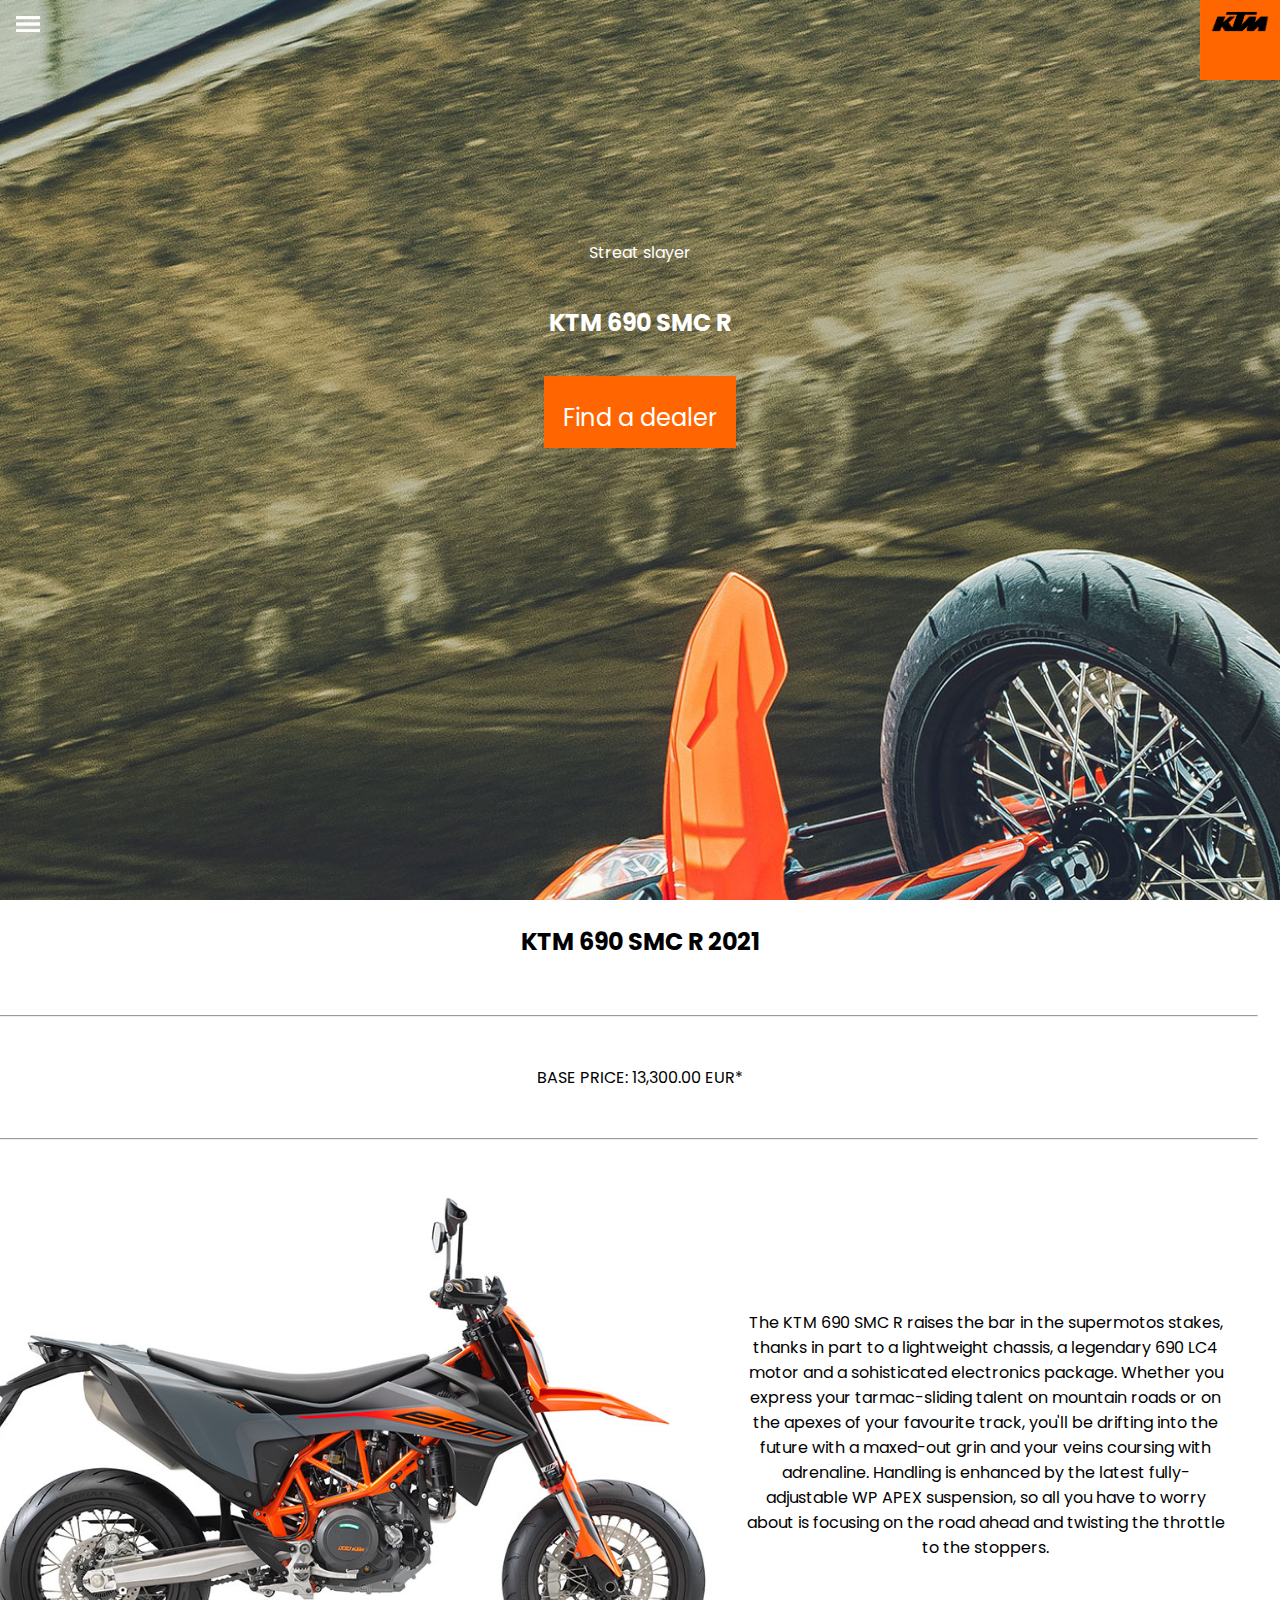
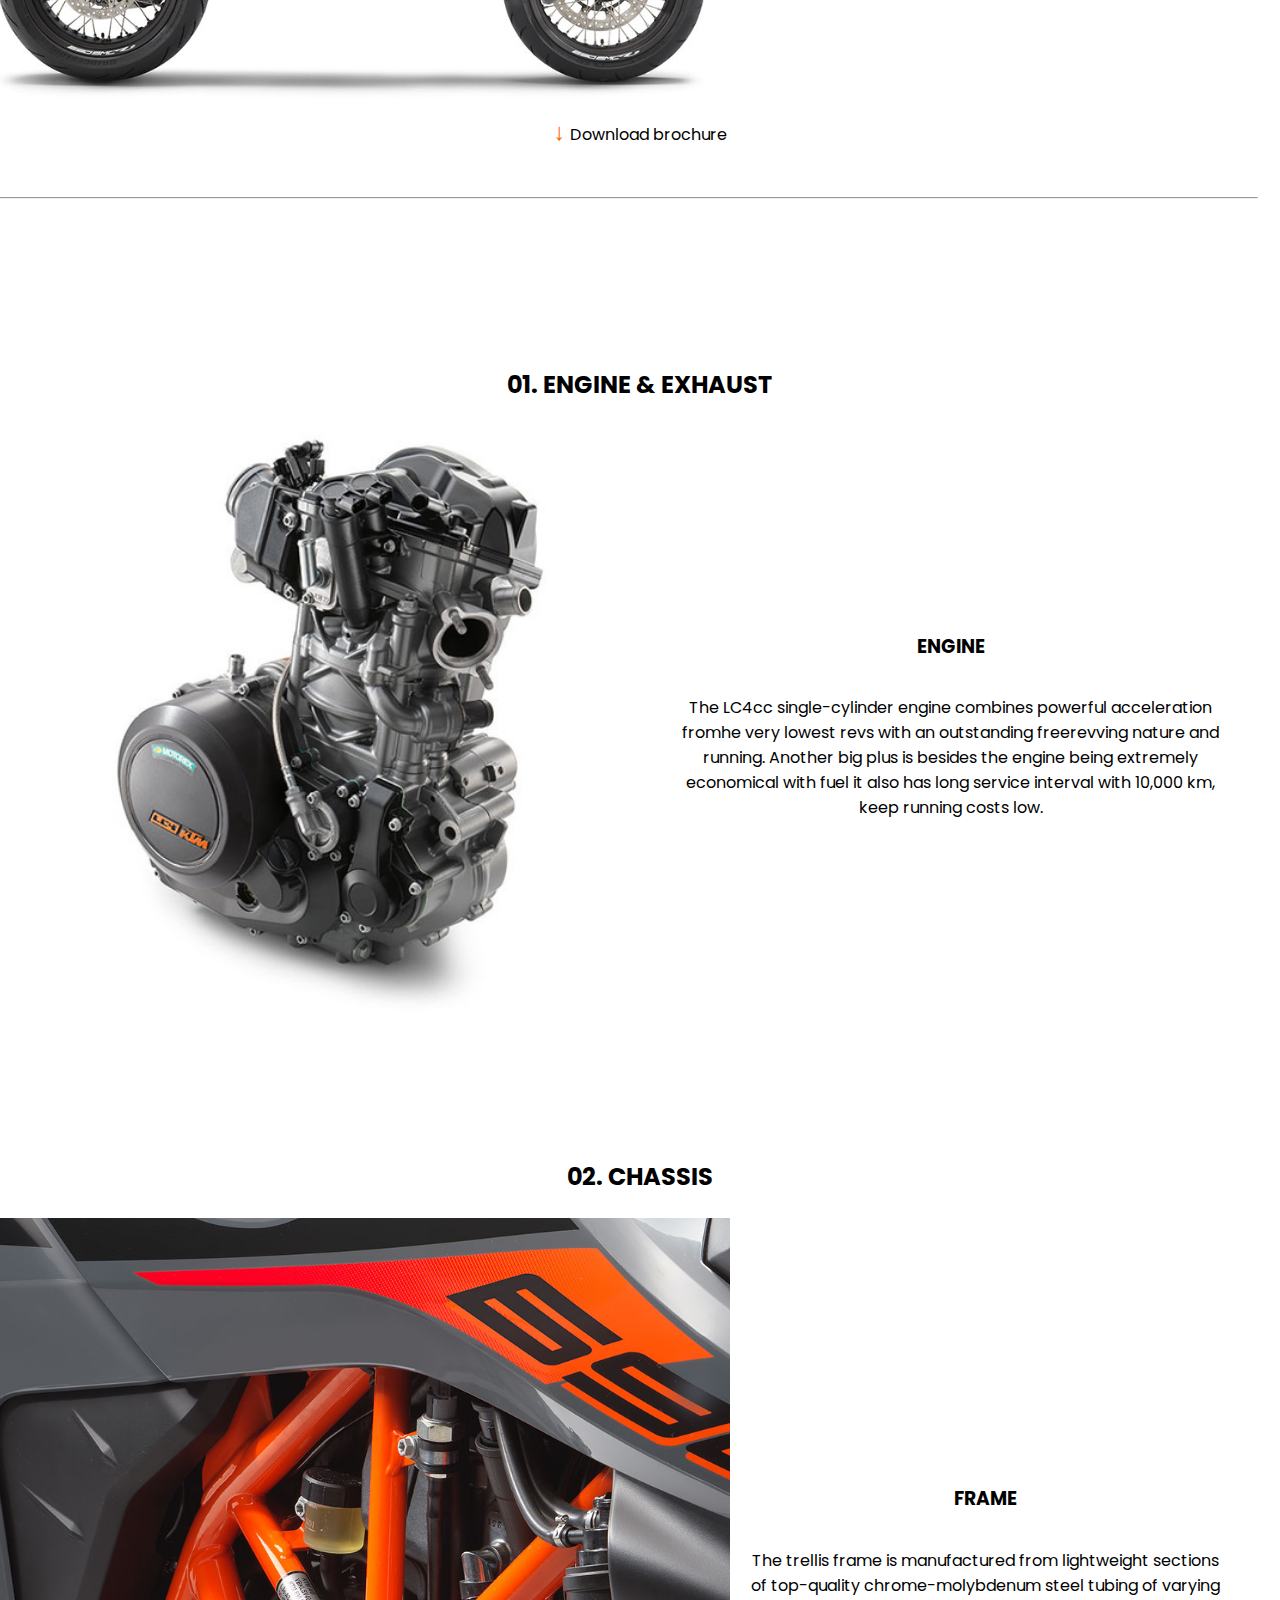
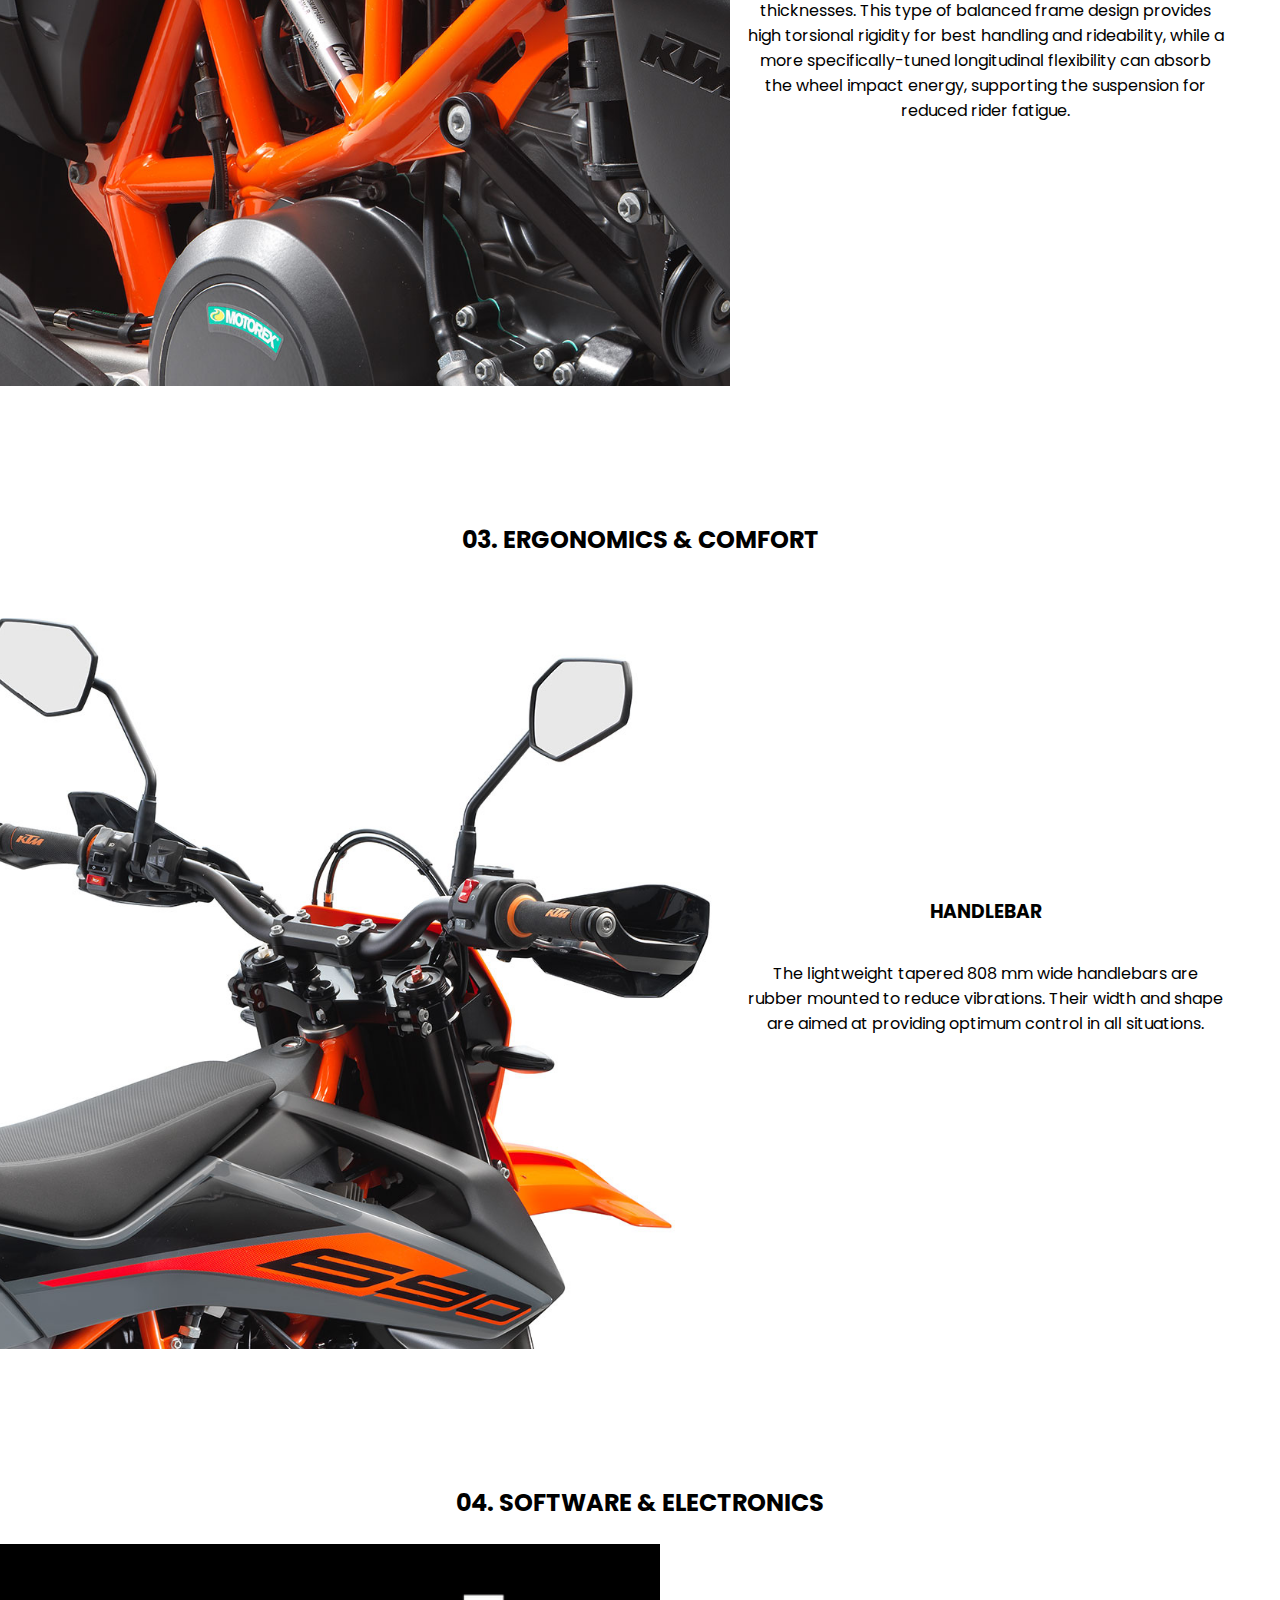
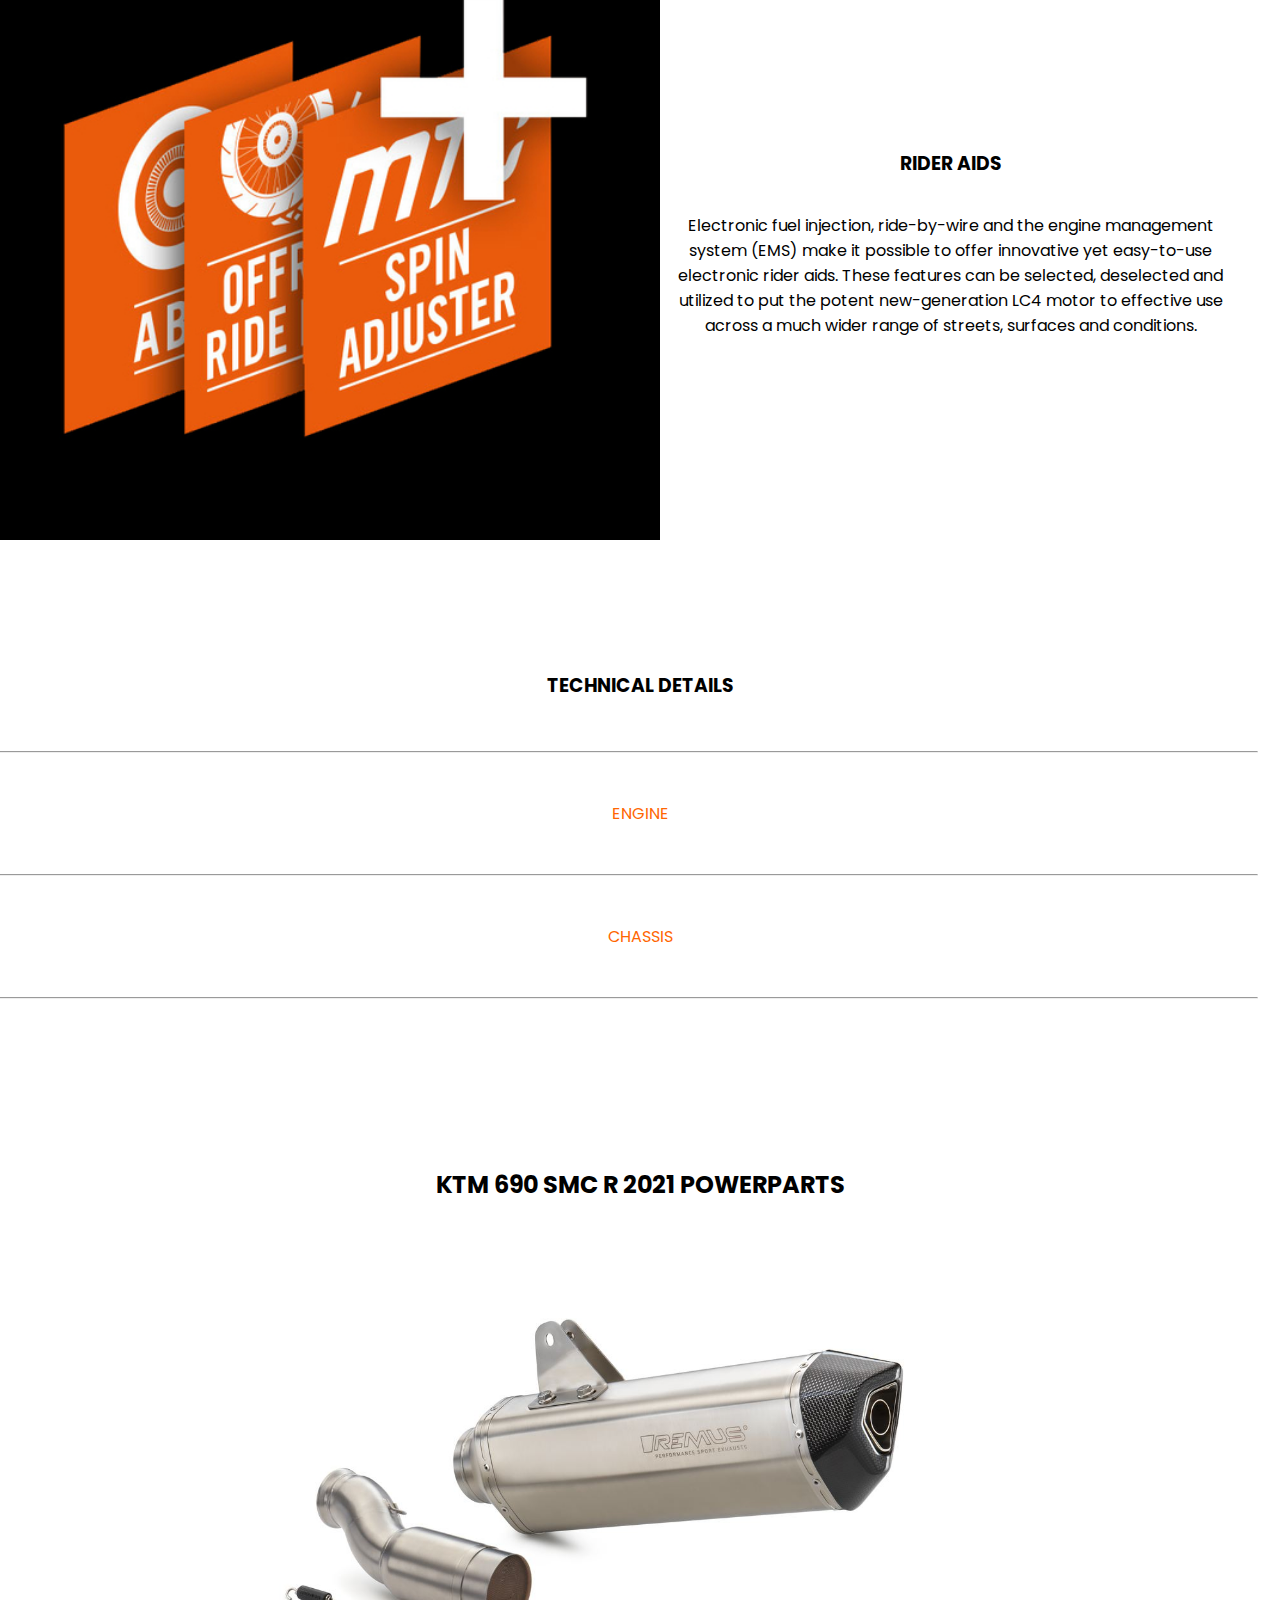
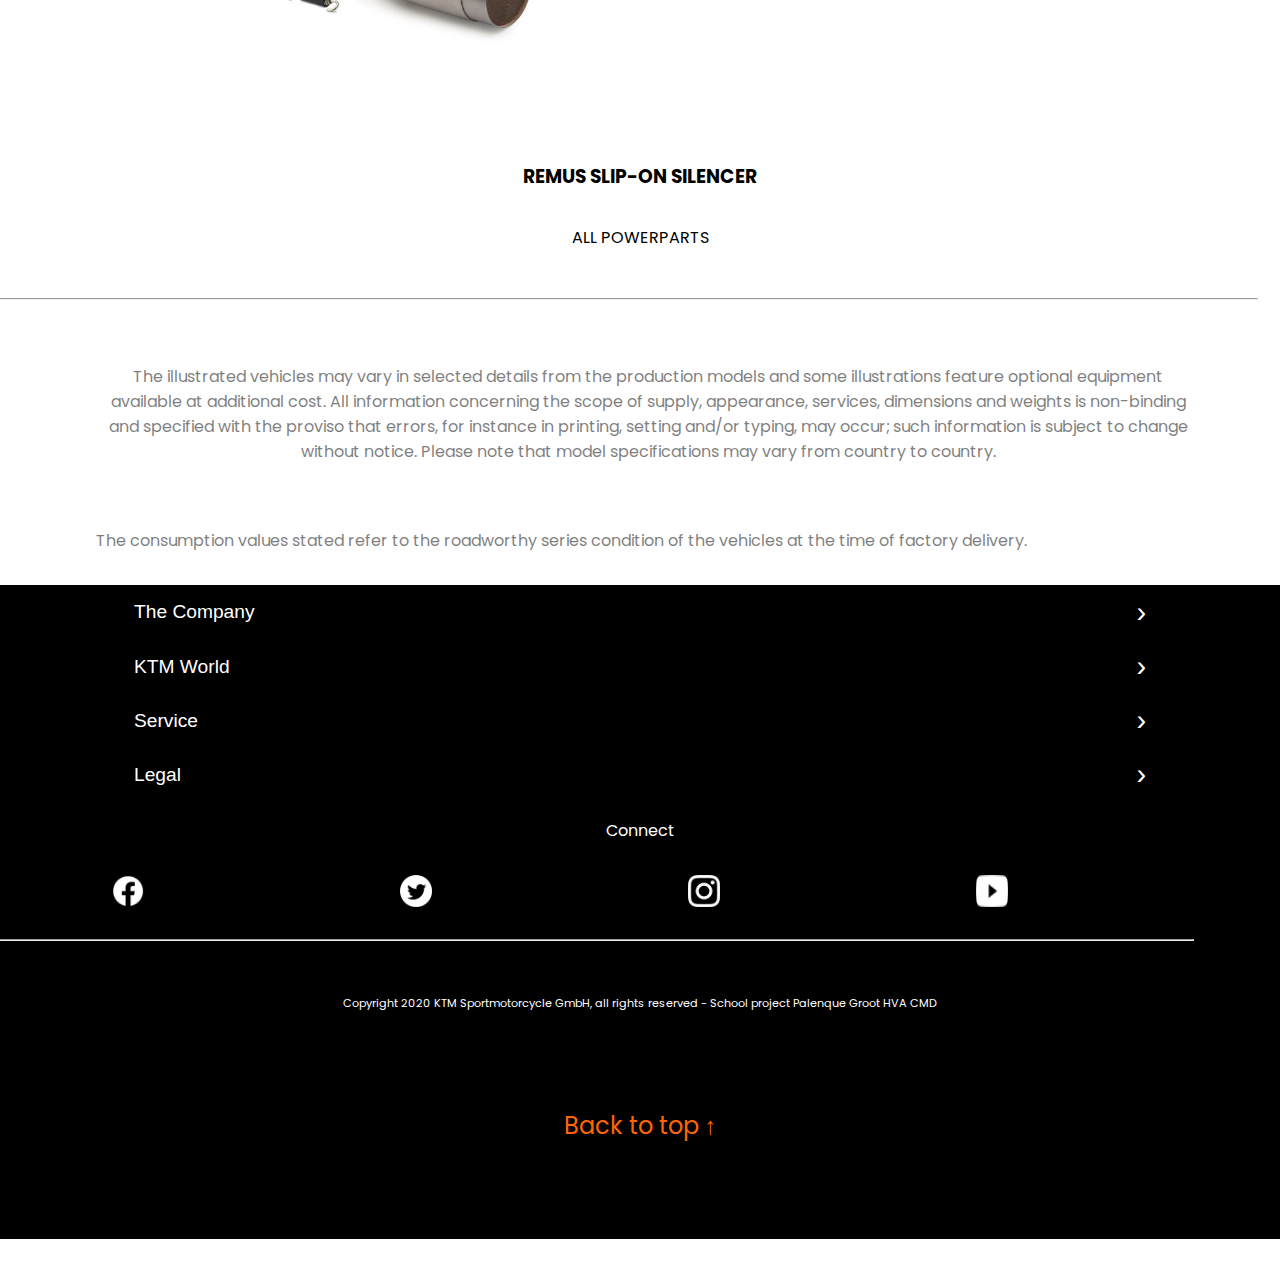
==== detailpagina.html @ 60564996 "Add files via upload" ====
<!doctype html>
<html lang="en">

<head>
    <meta charset="UTF-8">
    <meta name="author" content="jouw naam">
    <meta name="viewport" content="width=device-width, initial-scale=1">

    <title>KTM LENQ DETAILPAGINA</title>
    <link href="styles/style.css" rel="stylesheet">
    <link rel="preconnect" href="https://fonts.gstatic.com">
    <link href="https://fonts.googleapis.com/css2?family=Poppins:ital,wght@0,100;0,200;0,300;0,400;0,500;0,600;0,700;0,800;0,900;1,100;1,200;1,300;1,400;1,500;1,600;1,700;1,800;1,900&display=swap" rel="stylesheet">


</head>

<body>



    <header id="top" class="detail">

        <div>
            <div class="dropdownknop"></div>

            <img src="imagesdetail/37860_KTM_LogoPodium_orange_RGB.jpg" alt="KTM logo">
        </div>

        <div class="dropdownzelf hidden">

            <nav>
                <ul>
                    <li> <a href="homepagina.html"><span>MODELS</span> <span>&gt;</span></a></li>
                    <li> <a href="homepagina.html"><span>X-BOW</span> <span>&gt;</span></a></li>
                    <li> <a href="homepagina.html"><span>POWERPARTS &amp; POWERWEAR</span> <span>&gt;</span> </a></li>
                    <li> <a href="homepagina.html"> <span>RACING</span> <span>&gt;</span></a></li>
                    <li> <a href="homepagina.html"><span>KTM WORLD</span> <span>&gt;</span></a></li>
                    <li> <a href="homepagina.html"><span>SERVICE</span> <span>&gt;</span></a></li>
                </ul>
            </nav>
            <div>
                <a href="homepagina.html"><img src="imageshome/findadealer.png" alt="locatie"> Find a dealer</a>

                <a href="homepagina.html"><img src="imageshome/nederlands.png" alt="aardballetje">Nederlands</a>
            </div>
        </div>
        <p>Streat slayer</p>
        <h2>KTM 690 SMC R</h2>
        <a class="adetail" href="homepagina.html">Find a dealer</a>

    </header>

    <main class="detailPagina">


        <h2>KTM 690 SMC R 2021</h2>
        <hr>
        <p>BASE PRICE: 13,300.00 EUR*</p>
        <hr>

        <div>
            <img src="imagesdetail/690naarrechts.jpg" alt="KTM 690 SMC R 2021">


            <p>The KTM 690 SMC R raises the bar in the supermotos stakes, thanks in part to a lightweight chassis, a legendary 690 LC4 motor and a sohisticated electronics package. Whether you express your tarmac-sliding talent on mountain roads or on the apexes of your favourite track, you'll be drifting into the future with a maxed-out grin and your veins coursing with adrenaline. Handling is enhanced by the latest fully-adjustable WP APEX suspension, so all you have to worry about is focusing on the road ahead and twisting the throttle to the stoppers.</p>
        </div>
        <a href="homepagina.html"><span>&#8595;</span> Download brochure</a>
        <hr>

        <div></div>

        <h2>01. ENGINE &amp; EXHAUST</h2>
        <div>
            <img src="imagesdetail/motorblok.jpg" alt="motorblok ktm 690">

            <div>
                <h3>ENGINE</h3>
                <p>The LC4cc single-cylinder engine combines powerful acceleration fromhe very lowest revs with an outstanding freerevving nature and running. Another big plus is besides the engine being extremely economical with fuel it also has long service interval with 10,000 km, keep running costs low.</p>
            </div>
        </div>

        <div></div>
        <h2>02. CHASSIS</h2>
        <div>
            <img src="imagesdetail/FRAME.jpg" alt="Frame motor 690 ktm">
            <div>
                <h3>FRAME</h3>
                <p>The trellis frame is manufactured from lightweight sections of top-quality chrome-molybdenum steel tubing of varying thicknesses. This type of balanced frame design provides high torsional rigidity for best handling and rideability, while a more specifically-tuned longitudinal flexibility can absorb the wheel impact energy, supporting the suspension for reduced rider fatigue.</p>
            </div>
        </div>
        <div></div>

        <h2>03. ERGONOMICS &amp; COMFORT</h2>
        <div>
            <img src="imagesdetail/handlebar.jpg" alt="handlebar 690 ktm">
            <div>
                <h3>HANDLEBAR</h3>
                <p>The lightweight tapered 808 mm wide handlebars are rubber mounted to reduce vibrations. Their width and shape are aimed at providing optimum control in all situations.</p>
            </div>
        </div>
        <div></div>

        <h2>04. SOFTWARE &amp; ELECTRONICS</h2>
        <div>
            <img src="imagesdetail/rideraids.jpg" alt="rider aids">
            <div>
                <h3>RIDER AIDS</h3>
                <p>Electronic fuel injection, ride-by-wire and the engine management system (EMS) make it possible to offer innovative yet easy-to-use electronic rider aids. These features can be selected, deselected and utilized to put the potent new-generation LC4 motor to effective use across a much wider range of streets, surfaces and conditions.</p>
            </div>
        </div>

        <div></div>

        <h3>TECHNICAL DETAILS</h3>
        <hr>
        <a href="homepagina.html">ENGINE</a>
        <hr>
        <a href="homepagina.html">CHASSIS</a>
        <hr>
        <div></div>
        <h2>KTM 690 SMC R 2021 POWERPARTS</h2>
        <div>
            <img src="imagesdetail/remusslip-onsilencer.jpg" alt="remus slip-on silencer">
        </div>
        <h3>REMUS SLIP-ON SILENCER</h3>
        <a class="signup" href="homepagina.html">ALL POWERPARTS</a>
        <hr>
        <p class="opacity">The illustrated vehicles may vary in selected details from the production models and some illustrations feature optional equipment available at additional cost. All information concerning the scope of supply, appearance, services, dimensions and weights is non-binding and specified with the proviso that errors, for instance in printing, setting and/or typing, may occur; such information is subject to change without notice. Please note that model specifications may vary from country to country.</p>
        <p class="opacity">The consumption values stated refer to the roadworthy series condition of the vehicles at the time of factory delivery.</p>

    </main>


    <footer>

        <div class="dropdown">

            <button>The Company <span>&#8250;</span></button>

            <div class="hiddenDropdown">
                <a href="homepagina.html">KTM AG</a>
                <a href="homepagina.html">Brand Values</a>
                <a href="homepagina.html">Contact</a>
                <a href="homepagina.html">Careers</a>
                <a href="homepagina.html">Become A Dealer</a>
                <a href="homepagina.html">Investor Relations</a>
                <a href="homepagina.html">Procurement</a>
                <a href="homepagina.html">Press Center</a>
                <a href="homepagina.html">Media Library</a>
                <a href="homepagina.html">KTM Motohall</a>
            </div>


            <button>KTM World <span>&#8250;</span></button>
            <div class="hiddenDropdown">
                <a href="homepagina.html">News</a>
                <a href="homepagina.html">Racing</a>
                <a href="homepagina.html">Stories</a>
                <a href="homepagina.html">KTM Motohall</a>
                <a href="homepagina.html">Ride KTM</a>
                <a href="homepagina.html">KTM adventure rally</a>
                <a href="homepagina.html">KTM news letter</a>
            </div>


            <button>Service <span>&#8250;</span></button>
            <div class="hiddenDropdown">
                <a href="homepagina.html">Safety</a>
                <a href="homepagina.html">Manuals</a>
                <a href="homepagina.html">Maintenance</a>
                <a href="homepagina.html">Service &amp; safety check</a>
                <a href="homepagina.html">Freeride E Hotline</a>
                <a href="homepagina.html">KTM adventure rally</a>
                <a href="homepagina.html">KTM news letter</a>
            </div>



            <button>Legal <span>&#8250;</span></button>
            <div class="hiddenDropdown">
                <a href="homepagina.html">Imprint</a>
                <a href="homepagina.html">Privacy Policy</a>
                <a href="homepagina.html">Legal Notices</a>
            </div>

        </div>
        <p class="connectfooter">Connect</p>
        <div class="media">
            <ul>
                <li><img class="footerimg" src="imagesfooter/f35px.png" alt="facebook logo"><a href="homepagina.html"></a></li>
                <li><img class="footerimg" src="imagesfooter/twitter35px.png" alt="twitter logo"><a href="homepagina.html"></a></li>
                <li><img class="footerimg" src="imagesfooter/insta35px.png" alt="instagram logo"><a href="homepagina.html"></a></li>
                <li><img class="footerimg" src="imagesfooter/YOUTUBELOGO" alt="youtube logo"><a href="homepagina.html"></a></li>
            </ul>
        </div>

        <hr>

        <p class="copyright">Copyright 2020 KTM Sportmotorcycle GmbH, all rights reserved - School project Palenque Groot HVA CMD</p>
        <p>

            <a class="btt" href="#top">Back to top &#8593;</a></p>


    </footer>
    <script src="scripts/script.js"></script>
</body>

</html>
---- styles/style.css ----
html,
* {
    margin: 0;
}

*,
*::after,
*::before {
    box-sizing: border-box;
}


body {
    background-color: white;
    width: 100vw !important;
    font-family: 'Poppins', sans-serif;
}

/* css voor de header*/
header {
    display: flex;
    align-items: center;
    flex-direction: column;
    height: 100vh;
    color: white;
    background-size: cover;
    background-image: url("../imageshome/header.png");
}

.detail {
    background-image: url("../imagesdetail/detail.jpg");
}

hr {
    position: relative;
    left: -8vw;
    width: 100vw;
}

.hidden {
    visibility: hidden;
}

header > a:nth-of-type(1) {
    display: flex;
    padding-top: 1em;
    padding-bottom: 1em;
    justify-content: center;
    font-size: 1.5em;
    color: white;
    text-decoration: none;
    background-color: #ff6602;
    width: 5em;
    height: 3em;
    margin-top: 3em;
}

.adetail {
    width: 8em !important;
    margin-top: .5em !important;
}

header > p {
    margin-top: 10em;
}

header > div:nth-of-type(1) {
    display: flex;
    width: 100vw;
    flex-direction: row;
    justify-content: space-between;
    z-index: 2;
}

header > div:nth-of-type(1) > img {
    height: 5em;
    width: 5em;
}

header > div:nth-of-type(1) > .dropdownknop {
    background-image: url("../imageshome/lijntjes.png");
    background-size: cover;
    margin-top: 1em;
    margin-left: 1em;
    height: 1em;
    width: 1.5em;
}

header > div:nth-of-type(1) > .dropdownknopactief {
    background-image: url("../imageshome/kruisje.png");
    width: 2em;
    height: 2em;
}

header > div:nth-of-type(2) {
    width: 100vw;
    height: 100vh;
    background-color: black;
    position: fixed;
    top: 0;
    bottom: 0;
    right: 0;
    left: 0;
    display: flex;
    flex-direction: column;
    justify-content: space-between;
}

nav li,
nav li a {
    display: flex;
    color: white;
}

nav li a {
    width: 80vw;
    display: flex;
    justify-content: space-between;
}

nav li a span:nth-of-type(1) {
    color: white;
    font-size: 1em;
}

nav {
    margin-bottom: 5em;
    margin-top: 7em;
}

header > div:nth-of-type(2) > div {
    display: flex;
    flex-direction: row;
    border-top-style: solid;
    border-top-color: #ff6602;
    justify-content: center;
    height: 7em;
}

header > div:nth-of-type(2) > div > a:nth-of-type(1) {
    border-right-style: solid;
    border-right-color: #ff6602;
}

header > div:nth-of-type(2) > div > a {
    width: 50vw;
    color: white;
    display: flex;
    flex-direction: row;
    align-items: center;
    justify-content: center;
    margin: 0;

}

header > div:nth-of-type(2) > div img {
    height: 3em;
    width: 3em;
}

/*einde css header*/


/*css voor de main*/

main {
    display: flex;
    align-content: center;
    flex-direction: column;
    padding-left: 5vw;
    padding-right: 5vw;
}

p,
h2,
h3,
a,
figcaption {
    text-align: center;
    margin: 1em;
}

span {
    font-size: 1.5em;
    color: #ff6602;
}

/*Divjes voor de afbeeldingen*/
main.detailPagina > div:nth-of-type(1),
main.detailPagina > div:nth-of-type(3),
main.detailPagina > div:nth-of-type(5),
main.detailPagina > div:nth-of-type(7),
main.detailPagina > div:nth-of-type(9),
main.detailPagina > div:nth-of-type(12) {
    width: 100vw;
    height: auto;
    display: flex;
    justify-content: center;
    align-items: center;
    position: relative;
    left: -8vw;
    flex-direction: column;

}

.GOADVENTURE {
    width: 80vw;
}

.GETDUKED {
    width: 80vw;
}

img {
    width: 60vw;
}

main > a:nth-of-type(2),
main > a:nth-of-type(3) {
    color: #ff6602;
}


/*A links*/

a {
    text-decoration: none;
    color: black;

}

/*A met zwarte achtergrond*/
main > a:nth-of-type(1) > div,
main > a:nth-of-type(2) > div {
    width: 100%;
    background-color: black;
    color: white;
    display: flex;
    flex-direction: column;
    align-items: center;
    margin-bottom: 3em;
    font-weight: 900;
}

main > a:nth-of-type(1) > div > p,
main > a:nth-of-type(2) > div > p {
    font-size: 2em;
    width: 10em;
    margin-top: 2em;
    margin-bottom: 2em;
    text-align: center;
}

/*a met witte achtergrond*/
main > a:nth-of-type(3) > div,
main > a:nth-of-type(4) > div {
    width: 100%;
    background-color: white;
    color: black;
    display: flex;
    flex-direction: column;
    align-items: center;
    margin-bottom: 1.5em;
}

main > a:nth-of-type(3) > div > p,
main > a:nth-of-type(4) > div > p {
    font-size: .8em;
    font-weight: 600;
    width: 10em;
    margin-top: 1em;
    margin-bottom: .1em;
    text-align: center;
}

main > a:nth-of-type(3) > div > h2,
main > a:nth-of-type(4) > div > h2 {
    margin-top: 0.1em;
}

/*einde A links zwart/wit*/


/*Css Voor de figure's en figcaption*/
figure{
    display: flex;
    flex-direction: column;
    align-items: center;
}

figure > img {
    width: 80vw;
}

.divfig {
    display: flex;
    flex-direction: column;
    justify-content: center;
}

/*einde css fig/figcap*/
main.homePagina > div:nth-of-type(4){
    display: flex;
    flex-direction: column;
    align-items: center;
}

main.homePagina > div:nth-of-type(4) >a{
    display: flex;
    justify-content: center;
    width: 5em;
    border: solid;
    border-color: #ff6602;
    color: #ff6602;

}

.motohall{
    position: relative;
    display: flex;
    flex-direction: column;
    align-items: center;

}

.motohall > img{
    width: 90vw;
}

.motohall > a{
    padding: 1em;
    background-color: orange;
    color: white;
    width: 20vw;
}

/*4 foto's in vierkantje(instagram)*/
.vierkantje {
    display: flex;
    flex-wrap: wrap;
    height: 100vw ;
    width: 100vw;
}

.vierkantje img {
    width: 50%;
    height: 50%;
}

/*zwartblokje instagram*/

.zwartBlokjeInsta{
    background-color: black;
    color: white;
    display: flex;
    flex-direction: column;
    align-items: center;
    height: 40vh;
    width: 100vw;
}

.zwartBlokjeInsta p{
    width: 50vw;
}

.followus {
        color: white !important;
    border: solid;
    padding-left: 1.5em;
    padding-right: 1.5em;
    border-color: white;

    }

/*einde css main*/


/*p boven de footer*/
.opacity {
    display: flex;
    margin-left: 2em;
    opacity: 0.5;
    display: flex;
    padding-top: 1em;
    padding-bottom: 1em;
}

/*CSS footer*/

footer {
    background-color: black;
    color: white;
    width: 100vw;
    height: auto;


}

/*div's grijse baan*/
main.detailPagina > div:nth-of-type(2),
main.detailPagina > div:nth-of-type(4),
main.detailPagina > div:nth-of-type(6),
main.detailPagina > div:nth-of-type(8),
main.detailPagina > div:nth-of-type(10),
main.detailPagina > div:nth-of-type(11) {
    position: relative;
    left: -5vw;
    width: 100vw;
    height: 3em;
    background-color: lightgray;
    margin-bottom: 2em;
    margin-top: 2em;
}

/*css voor de dropdown footer*/
.dropdown{
display: flex;
    flex-direction: column;
    align-items: center;
    width: 100vw;
}

.dropdown > div{
display: flex;
flex-direction: column;
align-items: flex-start;
    align-self: center;
    width: 80vw !important;
}

.dropdown > button{
    background-color: black;
    color: white;
    border-style: none;
    font-size: 1.2em;
    margin: .5em;
    width: 80vw;
    display: flex;
    justify-content: space-between;
    align-items: center;
    transition: .5sec
}

.dropdown > button > span{
    color: white;
}

.dropdown > div > a{
color: white;

}

.hiddenDropdown{
    visibility: hidden;
    position: absolute;
}

.dropdownButtonActief > span{
color: #ff6602 !important;
    transform: rotate(90deg);
}
/*einde css dropdown footer*/


/*Media links footer*/
.media ul {
    display: flex;
    flex-direction: row;
    justify-content: space-around;
    padding-top: 1em;
    width: 90vw;
    padding-left: 0;
}

.media li {
    display: flex;
}

.footerimg {
    width: 2em;
}
/*einde css medialinks*/

hr {
    margin: 2em 1em 2em 1em;
    width: 100vw;
}

.copyright {
    padding-top: 2em;
    font-size: .7em;
}


/*back to top*/
.btt {
    display: flex;
    padding-top: 3em;
    padding-bottom: 4em;
    justify-content: center;
    font-size: 1.5em;
    color: #ff6602;
    text-decoration: none;
}




/*Css voor de media query*/

@media screen and (min-width:990px){
    main > a > div{
        width: 250px !important;
        position: relative;
    }
    main > a > div >img{
        width: 100% !important;
    }
    main.homePagina{
        flex-direction: row;
        flex-wrap: wrap;
        justify-content: space-around;
    }

    main.homePagina > a:nth-of-type(3) > div,   main.homePagina > a:nth-of-type(4) > div{
        width: 40vw !important;
        margin:auto;
    }

    main.homePagina > a:nth-of-type(3) > div > p,   main.homePagina > a:nth-of-type(4) > div > p{
        position: absolute;
        top: 30%;
        color: white;
    }
    main.homePagina > a:nth-of-type(3) > div > h2,   main.homePagina > a:nth-of-type(4) > div > h2{
        position: absolute;
        top: 50%;
        color: white;
    }

    .divfig{
        display: flex;
        flex-direction: row !important;
        justify-content: space-around !important;
        flex-wrap: nowrap;
        width: 100vw;
    }

    .divfig > figure{
        width: 25vw;
    }

    .divfig > figure > img{
        width: 100%;
    }

    .divfig > figure > figcaption > a{
        font-weight: 900;
    }


    .motohall > a{
        position: absolute;
        top: 45%;
    }

    .vierkantjeEnInsta{
        display: flex;
        flex-direction: row;
        margin-top: 2em;
    }

    .vierkantje{
        width: 50vw !important;
        height: 50vw !important;
    }
    .zwartBlokjeInsta{
        width: 50vw !important;
    height: 50vw !important;

    }

    main.homePagina > div:nth-of-type(4){
     display:flex;
        justify-content: center;
        flex-direction: row;
    }
    main.homePagina > div:nth-of-type(4) > p{
        font-weight: 700;
    }


    main.detailPagina > div:nth-of-type(2),
main.detailPagina > div:nth-of-type(4),
main.detailPagina > div:nth-of-type(6),
main.detailPagina > div:nth-of-type(8),
main.detailPagina > div:nth-of-type(10),
main.detailPagina > div:nth-of-type(11) {
    visibility: hidden;
}
      main.detailPagina > div:nth-of-type(1) ,
main.detailPagina > div:nth-of-type(3),
main.detailPagina > div:nth-of-type(5),
main.detailPagina > div:nth-of-type(7),
main.detailPagina > div:nth-of-type(9),
main.detailPagina > div:nth-of-type(12){
    flex-direction: row !important;
}

    main.detailPagina > div:nth-of-type(1) div,
main.detailPagina > div:nth-of-type(3) div,
main.detailPagina > div:nth-of-type(5) div,
main.detailPagina > div:nth-of-type(7) div,
main.detailPagina > div:nth-of-type(9) div,
main.detailPagina > div:nth-of-type(12) div {
    width: 50vw !important;
    display: flex;
    flex-direction: column;
}
}
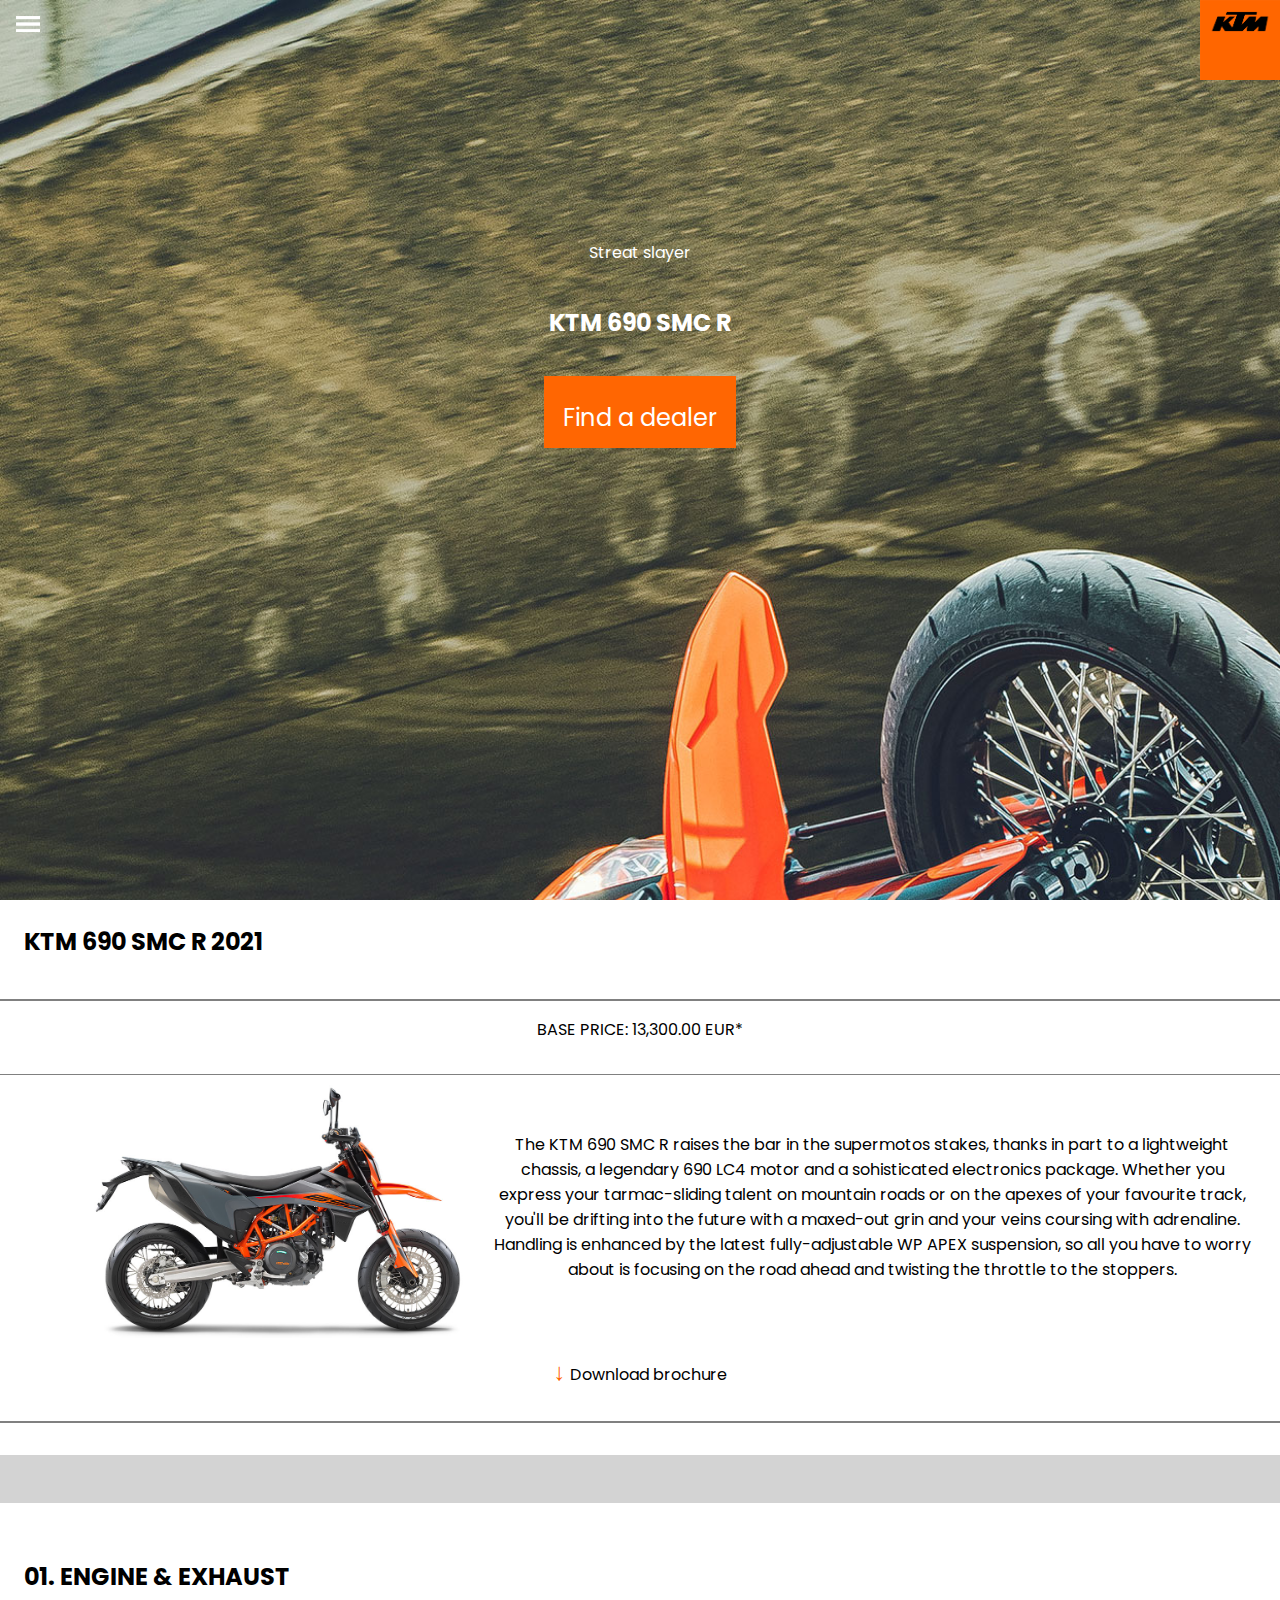
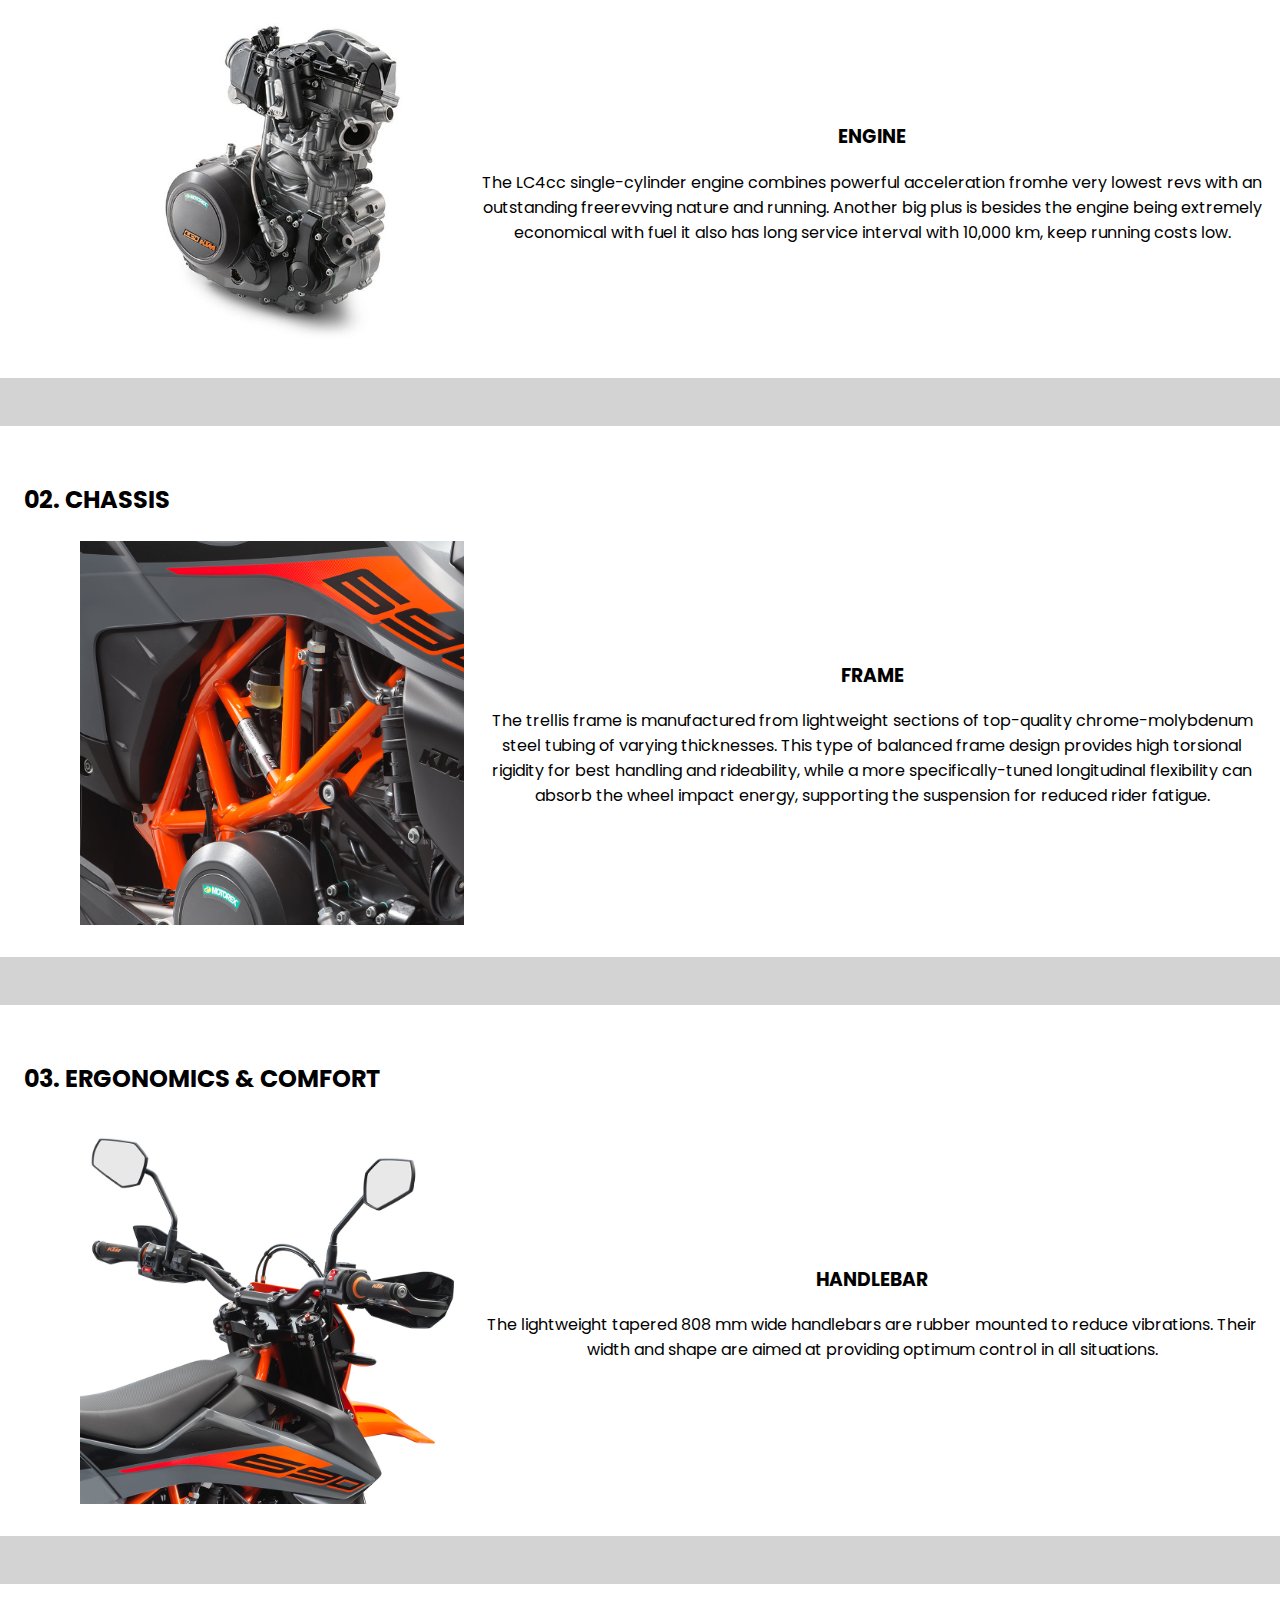
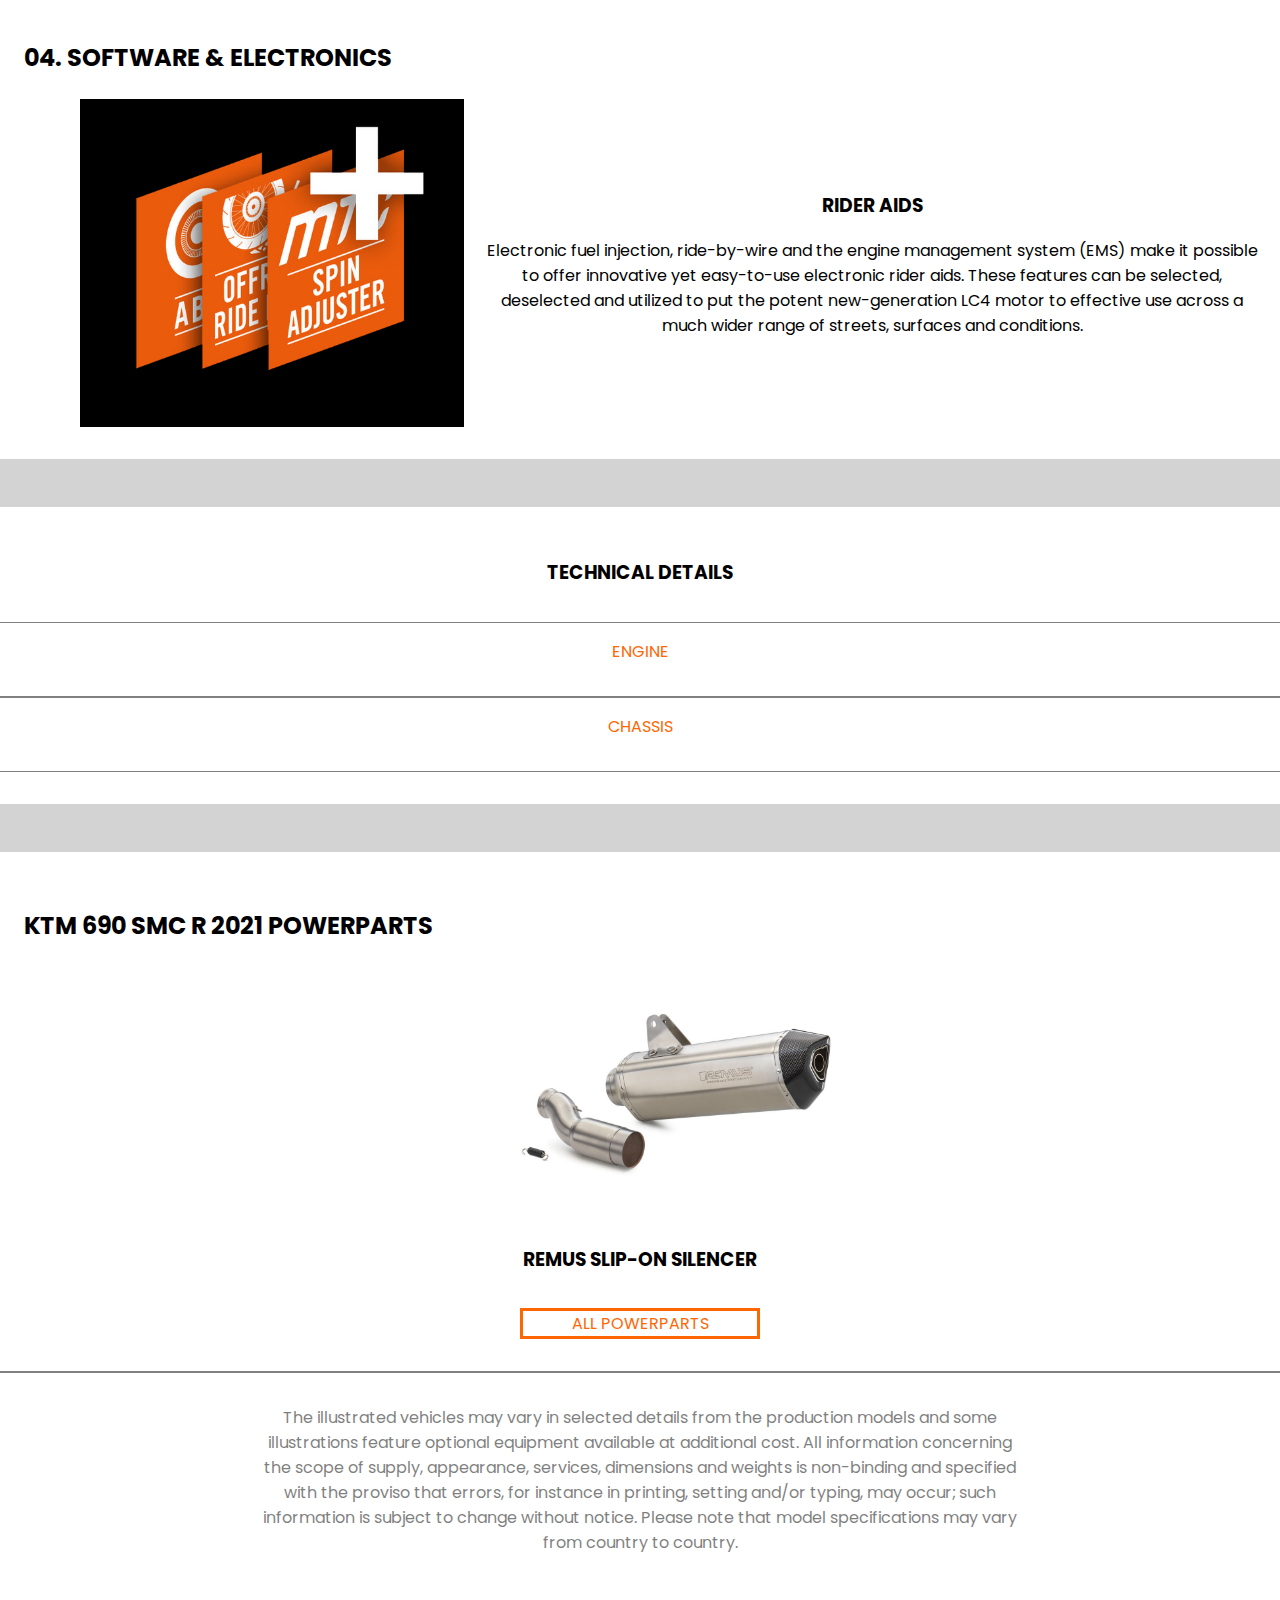
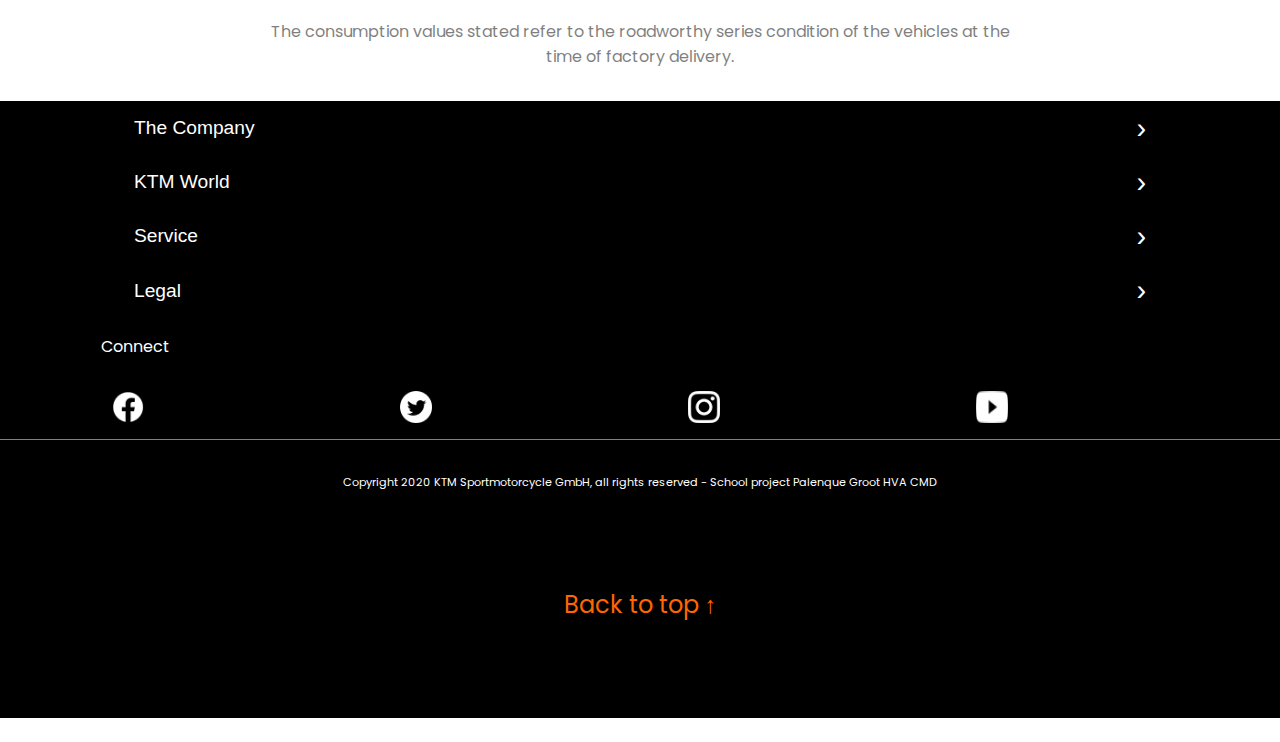
==== commit da8fe6a6: "Add files via upload" ====
--- a/detailpagina.html
+++ b/detailpagina.html
@@ -17,7 +17,7 @@
 <body>
 
 
-
+    <!--begin html header-->
     <header id="top" class="detail">
 
         <div>
@@ -49,14 +49,19 @@
         <a class="adetail" href="homepagina.html">Find a dealer</a>
 
     </header>
+    <!--eind html header-->
+
+
+    <!--begin html Main-->
 
     <main class="detailPagina">
 
 
         <h2>KTM 690 SMC R 2021</h2>
-        <hr>
+
+        <div class="lijntje"></div>
         <p>BASE PRICE: 13,300.00 EUR*</p>
-        <hr>
+        <div class="lijntje"></div>
 
         <div>
             <img src="imagesdetail/690naarrechts.jpg" alt="KTM 690 SMC R 2021">
@@ -65,7 +70,7 @@
             <p>The KTM 690 SMC R raises the bar in the supermotos stakes, thanks in part to a lightweight chassis, a legendary 690 LC4 motor and a sohisticated electronics package. Whether you express your tarmac-sliding talent on mountain roads or on the apexes of your favourite track, you'll be drifting into the future with a maxed-out grin and your veins coursing with adrenaline. Handling is enhanced by the latest fully-adjustable WP APEX suspension, so all you have to worry about is focusing on the road ahead and twisting the throttle to the stoppers.</p>
         </div>
         <a href="homepagina.html"><span>&#8595;</span> Download brochure</a>
-        <hr>
+        <div class="lijntje"></div>
 
         <div></div>
 
@@ -112,25 +117,28 @@
         <div></div>
 
         <h3>TECHNICAL DETAILS</h3>
-        <hr>
+        <div class="lijntje"></div>
         <a href="homepagina.html">ENGINE</a>
-        <hr>
+        <div class="lijntje"></div>
         <a href="homepagina.html">CHASSIS</a>
-        <hr>
+        <div class="lijntje"></div>
         <div></div>
         <h2>KTM 690 SMC R 2021 POWERPARTS</h2>
         <div>
             <img src="imagesdetail/remusslip-onsilencer.jpg" alt="remus slip-on silencer">
         </div>
         <h3>REMUS SLIP-ON SILENCER</h3>
-        <a class="signup" href="homepagina.html">ALL POWERPARTS</a>
-        <hr>
-        <p class="opacity">The illustrated vehicles may vary in selected details from the production models and some illustrations feature optional equipment available at additional cost. All information concerning the scope of supply, appearance, services, dimensions and weights is non-binding and specified with the proviso that errors, for instance in printing, setting and/or typing, may occur; such information is subject to change without notice. Please note that model specifications may vary from country to country.</p>
-        <p class="opacity">The consumption values stated refer to the roadworthy series condition of the vehicles at the time of factory delivery.</p>
+        <a href="homepagina.html">ALL POWERPARTS</a>
+        <div class="lijntje"></div>
+
+        <p class="opacitydetail">The illustrated vehicles may vary in selected details from the production models and some illustrations feature optional equipment available at additional cost. All information concerning the scope of supply, appearance, services, dimensions and weights is non-binding and specified with the proviso that errors, for instance in printing, setting and/or typing, may occur; such information is subject to change without notice. Please note that model specifications may vary from country to country.</p>
+        <p class="opacitydetail">The consumption values stated refer to the roadworthy series condition of the vehicles at the time of factory delivery.</p>
 
     </main>
-
-
+    <!--eind html main-->
+
+
+    <!--begin html Footer-->
     <footer>
 
         <div class="dropdown">
@@ -183,27 +191,31 @@
                 <a href="homepagina.html">Legal Notices</a>
             </div>
 
-        </div>
-        <p class="connectfooter">Connect</p>
+            </div>
+
         <div class="media">
+            <p>Connect</p>
             <ul>
-                <li><img class="footerimg" src="imagesfooter/f35px.png" alt="facebook logo"><a href="homepagina.html"></a></li>
-                <li><img class="footerimg" src="imagesfooter/twitter35px.png" alt="twitter logo"><a href="homepagina.html"></a></li>
-                <li><img class="footerimg" src="imagesfooter/insta35px.png" alt="instagram logo"><a href="homepagina.html"></a></li>
-                <li><img class="footerimg" src="imagesfooter/YOUTUBELOGO" alt="youtube logo"><a href="homepagina.html"></a></li>
+                <li><img class="footerimg" src="imagesfooter/f35px.png" alt="facebook logo"><a href="detailpagina.html"></a></li>
+                <li><img class="footerimg" src="imagesfooter/twitter35px.png" alt="twitter logo"><a href="detailpagina.html"></a></li>
+                <li><img class="footerimg" src="imagesfooter/insta35px.png" alt="instagram logo"><a href="detailpagina.html"></a></li>
+                <li><img class="footerimg" src="imagesfooter/YOUTUBELOGO" alt="youtube logo"><a href="detailpagina.html"></a></li>
             </ul>
         </div>
 
-        <hr>
+        <div class="lijntje"></div>
 
         <p class="copyright">Copyright 2020 KTM Sportmotorcycle GmbH, all rights reserved - School project Palenque Groot HVA CMD</p>
         <p>
-
             <a class="btt" href="#top">Back to top &#8593;</a></p>
 
 
     </footer>
+    <!--eind html Footer-->
+
+
+    <!--link naar extern java script sheet  -->
     <script src="scripts/script.js"></script>
+
 </body>
-
 </html>
--- a/styles/style.css
+++ b/styles/style.css
@@ -167,8 +167,6 @@
     display: flex;
     align-content: center;
     flex-direction: column;
-    padding-left: 5vw;
-    padding-right: 5vw;
 }
 
 p,
@@ -186,19 +184,18 @@
 }
 
 /*Divjes voor de afbeeldingen*/
-main.detailPagina > div:nth-of-type(1),
 main.detailPagina > div:nth-of-type(3),
-main.detailPagina > div:nth-of-type(5),
-main.detailPagina > div:nth-of-type(7),
-main.detailPagina > div:nth-of-type(9),
-main.detailPagina > div:nth-of-type(12) {
+main.detailPagina > div:nth-of-type(6),
+main.detailPagina > div:nth-of-type(8),
+main.detailPagina > div:nth-of-type(10),
+main.detailPagina > div:nth-of-type(12),
+main.detailPagina > div:nth-of-type(18) {
     width: 100vw;
     height: auto;
     display: flex;
     justify-content: center;
     align-items: center;
     position: relative;
-    left: -8vw;
     flex-direction: column;
 
 }
@@ -244,7 +241,7 @@
 
 main > a:nth-of-type(1) > div > p,
 main > a:nth-of-type(2) > div > p {
-    font-size: 2em;
+    font-size: 1.5em;
     width: 10em;
     margin-top: 2em;
     margin-bottom: 2em;
@@ -252,8 +249,9 @@
 }
 
 /*a met witte achtergrond*/
-main > a:nth-of-type(3) > div,
-main > a:nth-of-type(4) > div {
+
+main.homePagina > div:nth-of-type(1) > a:nth-of-type(1) > div, main.homePagina > div:nth-of-type(1) > a:nth-of-type(2) > div
+ {
     width: 100%;
     background-color: white;
     color: black;
@@ -262,9 +260,7 @@
     align-items: center;
     margin-bottom: 1.5em;
 }
-
-main > a:nth-of-type(3) > div > p,
-main > a:nth-of-type(4) > div > p {
+main.homePagina > div:nth-of-type(1) > a:nth-of-type(1) > div > p, main.homePagina > div:nth-of-type(1) > a:nth-of-type(2) > div > p{
     font-size: .8em;
     font-weight: 600;
     width: 10em;
@@ -272,9 +268,8 @@
     margin-bottom: .1em;
     text-align: center;
 }
-
-main > a:nth-of-type(3) > div > h2,
-main > a:nth-of-type(4) > div > h2 {
+main.homePagina > div:nth-of-type(1) > a:nth-of-type(1) > div > h2, main.homePagina > div:nth-of-type(1) > a:nth-of-type(2) > div > h2
+ {
     margin-top: 0.1em;
 }
 
@@ -282,7 +277,7 @@
 
 
 /*Css Voor de figure's en figcaption*/
-figure{
+figure {
     display: flex;
     flex-direction: column;
     align-items: center;
@@ -298,24 +293,40 @@
     justify-content: center;
 }
 
+div.divfig > figure > figcaption > a {
+    font-weight: 700;
+}
+
 /*einde css fig/figcap*/
-main.homePagina > div:nth-of-type(4){
-    display: flex;
-    flex-direction: column;
-    align-items: center;
-}
-
-main.homePagina > div:nth-of-type(4) >a{
+main.homePagina > div:nth-of-type(4) {
+    display: flex;
+    flex-direction: column;
+    align-items: center;
+}
+
+main.homePagina > div:nth-of-type(5) > a {
     display: flex;
     justify-content: center;
-    width: 5em;
+    width: 8em;
     border: solid;
     border-color: #ff6602;
     color: #ff6602;
-
-}
-
-.motohall{
+    margin-left: auto;
+    margin-right: auto;
+
+}
+
+main.detailPagina > a:nth-of-type(4) {
+    color: #ff6602;
+    border: solid;
+    border-color: #ff6602;
+    width: 15em;
+    margin-left: auto;
+    margin-right: auto;
+
+}
+
+.motohall {
     position: relative;
     display: flex;
     flex-direction: column;
@@ -323,22 +334,29 @@
 
 }
 
-.motohall > img{
+.motohall > img {
     width: 90vw;
 }
 
-.motohall > a{
+.motohall > a {
     padding: 1em;
     background-color: orange;
     color: white;
     width: 20vw;
 }
 
+.signup {
+    margin-top: 1em;
+    width: 100vw;
+    height: 0.1em;
+    background-color: grey;
+}
+
 /*4 foto's in vierkantje(instagram)*/
 .vierkantje {
     display: flex;
     flex-wrap: wrap;
-    height: 100vw ;
+    height: 100vw;
     width: 100vw;
 }
 
@@ -349,42 +367,66 @@
 
 /*zwartblokje instagram*/
 
-.zwartBlokjeInsta{
+.zwartBlokjeInsta {
     background-color: black;
     color: white;
     display: flex;
     flex-direction: column;
     align-items: center;
-    height: 40vh;
-    width: 100vw;
-}
-
-.zwartBlokjeInsta p{
-    width: 50vw;
-}
+    height: 60vh;
+    width: 100vw;
+}
+
+.zwartBlokjeInsta > p:nth-of-type(1){
+    font-weight: 700;
+    font-size: 3em;
+    width: 40vw;
+}
+
+.zwartBlokjeInsta > p:nth-of-type(2){
+    font-weight: 200;
+    width: 40vw;
+}
+
+.zwartBlokjeInsta > div {
+    width: 6em;
+    background-color: white;
+    height: 0.1em;
+}
+
+
 
 .followus {
-        color: white !important;
+    color: white !important;
     border: solid;
     padding-left: 1.5em;
     padding-right: 1.5em;
     border-color: white;
 
-    }
+}
 
 /*einde css main*/
 
 
 /*p boven de footer*/
-.opacity {
-    display: flex;
-    margin-left: 2em;
+.opacity, .opacitydetail  {
     opacity: 0.5;
-    display: flex;
     padding-top: 1em;
     padding-bottom: 1em;
-}
-
+    width: 60vw;
+
+}
+
+.opacitydetail {
+margin-left: 20vw;
+}
+
+
+ main.homePagina {
+        flex-direction: row;
+        flex-wrap: wrap;
+        justify-content: space-around;
+    }
 /*CSS footer*/
 
 footer {
@@ -397,14 +439,13 @@
 }
 
 /*div's grijse baan*/
-main.detailPagina > div:nth-of-type(2),
-main.detailPagina > div:nth-of-type(4),
-main.detailPagina > div:nth-of-type(6),
-main.detailPagina > div:nth-of-type(8),
-main.detailPagina > div:nth-of-type(10),
-main.detailPagina > div:nth-of-type(11) {
+main.detailPagina > div:nth-of-type(5),
+main.detailPagina > div:nth-of-type(7),
+main.detailPagina > div:nth-of-type(9),
+main.detailPagina > div:nth-of-type(11),
+main.detailPagina > div:nth-of-type(13),
+main.detailPagina > div:nth-of-type(17) {
     position: relative;
-    left: -5vw;
     width: 100vw;
     height: 3em;
     background-color: lightgray;
@@ -412,23 +453,31 @@
     margin-top: 2em;
 }
 
+/*div dunne grijse baan*/
+.lijntje {
+    margin-top: 1em;
+    height: 0.1em;
+    width: 100vw;
+    background-color: grey;
+}
+
 /*css voor de dropdown footer*/
-.dropdown{
-display: flex;
-    flex-direction: column;
-    align-items: center;
-    width: 100vw;
-}
-
-.dropdown > div{
-display: flex;
-flex-direction: column;
-align-items: flex-start;
+.dropdown {
+    display: flex;
+    flex-direction: column;
+    align-items: center;
+    width: 100vw;
+}
+
+.dropdown > div {
+    display: flex;
+    flex-direction: column;
+    align-items: flex-start;
     align-self: center;
     width: 80vw !important;
 }
 
-.dropdown > button{
+.dropdown > button {
     background-color: black;
     color: white;
     border-style: none;
@@ -441,25 +490,33 @@
     transition: .5sec
 }
 
-.dropdown > button > span{
-    color: white;
-}
-
-.dropdown > div > a{
-color: white;
-
-}
-
-.hiddenDropdown{
+.dropdown > button > span {
+    color: white;
+}
+
+.dropdown > div > a {
+    color: white;
+
+}
+
+.hiddenDropdown {
     visibility: hidden;
     position: absolute;
 }
 
-.dropdownButtonActief > span{
-color: #ff6602 !important;
+.dropdownButtonActief > span {
+    color: #ff6602 !important;
     transform: rotate(90deg);
 }
+
 /*einde css dropdown footer*/
+
+.lijntjefooter {
+    margin-top: 1em;
+    height: 0.1em;
+    width: 100vw;
+    background-color: white;
+}
 
 
 /*Media links footer*/
@@ -479,12 +536,15 @@
 .footerimg {
     width: 2em;
 }
+
+footer > div:nth-of-type(2) > p {
+    display: flex;
+    align-content: flex-start;
+    margin-left: 6.3em;
+}
+
 /*einde css medialinks*/
 
-hr {
-    margin: 2em 1em 2em 1em;
-    width: 100vw;
-}
 
 .copyright {
     padding-top: 2em;
@@ -508,37 +568,57 @@
 
 /*Css voor de media query*/
 
-@media screen and (min-width:990px){
-    main > a > div{
+@media screen and (min-width:990px) {
+    main > a > div {
         width: 250px !important;
-        position: relative;
-    }
-    main > a > div >img{
+    }
+
+    main > a > div > img {
         width: 100% !important;
     }
-    main.homePagina{
+
+
+    main.homePagina > div:nth-of-type(1) {
+       position: relative;
+        display: flex;
         flex-direction: row;
-        flex-wrap: wrap;
-        justify-content: space-around;
-    }
-
-    main.homePagina > a:nth-of-type(3) > div,   main.homePagina > a:nth-of-type(4) > div{
+        align-content: center;
+    }
+
+    .GETDUKED, .GOADVENTURE {
         width: 40vw !important;
-        margin:auto;
-    }
-
-    main.homePagina > a:nth-of-type(3) > div > p,   main.homePagina > a:nth-of-type(4) > div > p{
+        margin: auto;
+    }
+
+    main.homePagina > div:nth-of-type(1) > a:nth-of-type(1) > div > p{
         position: absolute;
         top: 30%;
+        left: 15%;
         color: white;
     }
-    main.homePagina > a:nth-of-type(3) > div > h2,   main.homePagina > a:nth-of-type(4) > div > h2{
+
+    main.homePagina > div:nth-of-type(1) > a:nth-of-type(2) > div > p {
+        position: absolute;
+        top: 30%;
+        left: 65%;
+        color: white;
+    }
+
+    main.homePagina > div:nth-of-type(1) > a:nth-of-type(1) > div > h2 {
         position: absolute;
         top: 50%;
+        left: 15%;
         color: white;
     }
 
-    .divfig{
+    main.homePagina > div:nth-of-type(1) > a:nth-of-type(2) > div > h2{
+         position: absolute;
+        top: 50%;
+        left: 65%;
+        color: white;
+    }
+
+    .divfig {
         display: flex;
         flex-direction: row !important;
         justify-content: space-around !important;
@@ -546,75 +626,95 @@
         width: 100vw;
     }
 
-    .divfig > figure{
+    .divfig > figure {
         width: 25vw;
     }
 
-    .divfig > figure > img{
+    .divfig > figure > img {
         width: 100%;
     }
 
-    .divfig > figure > figcaption > a{
+    .divfig > figure > figcaption > a {
         font-weight: 900;
     }
 
 
-    .motohall > a{
+    .motohall > a {
         position: absolute;
         top: 45%;
     }
 
-    .vierkantjeEnInsta{
+    .vierkantjeEnInsta {
         display: flex;
         flex-direction: row;
         margin-top: 2em;
     }
 
-    .vierkantje{
+    .vierkantje {
         width: 50vw !important;
         height: 50vw !important;
-    }
-    .zwartBlokjeInsta{
+
+    }
+
+    .zwartBlokjeInsta {
         width: 50vw !important;
-    height: 50vw !important;
-
-    }
-
-    main.homePagina > div:nth-of-type(4){
-     display:flex;
+        height: 50vw !important;
+
+    }
+
+    main.homePagina > div:nth-of-type(4) {
+        display: flex;
         justify-content: center;
         flex-direction: row;
     }
-    main.homePagina > div:nth-of-type(4) > p{
+
+    main.homePagina > div:nth-of-type(4) > p {
         font-weight: 700;
     }
 
-
-    main.detailPagina > div:nth-of-type(2),
-main.detailPagina > div:nth-of-type(4),
-main.detailPagina > div:nth-of-type(6),
-main.detailPagina > div:nth-of-type(8),
-main.detailPagina > div:nth-of-type(10),
-main.detailPagina > div:nth-of-type(11) {
-    visibility: hidden;
-}
-      main.detailPagina > div:nth-of-type(1) ,
-main.detailPagina > div:nth-of-type(3),
-main.detailPagina > div:nth-of-type(5),
-main.detailPagina > div:nth-of-type(7),
-main.detailPagina > div:nth-of-type(9),
-main.detailPagina > div:nth-of-type(12){
-    flex-direction: row !important;
-}
-
-    main.detailPagina > div:nth-of-type(1) div,
-main.detailPagina > div:nth-of-type(3) div,
-main.detailPagina > div:nth-of-type(5) div,
-main.detailPagina > div:nth-of-type(7) div,
-main.detailPagina > div:nth-of-type(9) div,
-main.detailPagina > div:nth-of-type(12) div {
-    width: 50vw !important;
-    display: flex;
-    flex-direction: column;
-}
-}
+    /*   css voor detailpagina */
+    main.detailPagina > div:nth-of-type(3) > img,
+    main.detailPagina > div:nth-of-type(6) > img,
+    main.detailPagina > div:nth-of-type(8) > img,
+    main.detailPagina > div:nth-of-type(10) > img,
+    main.detailPagina > div:nth-of-type(12) > img,
+    main.detailPagina > div:nth-of-type(18) > img {
+        width: 30vw;
+        margin-left: 5em;
+    }
+
+    main.detailPagina > h2 {
+        display: flex;
+        align-content: flex-start;
+    }
+
+    main.detailPagina > div:nth-of-type(3) > p,
+    main.detailPagina > div:nth-of-type(6) > p,
+    main.detailPagina > div:nth-of-type(8) > p,
+    main.detailPagina > div:nth-of-type(10) > p,
+    main.detailPagina > div:nth-of-type(12) > p,
+    main.detailPagina > div:nth-of-type(18) > p {
+        width: 60vw;
+    }
+
+    main.detailPagina > div:nth-of-type(3),
+    main.detailPagina > div:nth-of-type(6),
+    main.detailPagina > div:nth-of-type(8),
+    main.detailPagina > div:nth-of-type(10),
+    main.detailPagina > div:nth-of-type(12),
+    main.detailPagina > div:nth-of-type(18) {
+        flex-direction: row !important;
+        margin-left 10em;
+    }
+
+    main.detailPagina > div:nth-of-type(3),
+    main.detailPagina > div:nth-of-type(6),
+    main.detailPagina > div:nth-of-type(8),
+    main.detailPagina > div:nth-of-type(10),
+    main.detailPagina > div:nth-of-type(12),
+    main.detailPagina > div:nth-of-type(18) {
+        width: 100vw !important;
+        display: flex;
+        flex-direction: column;
+    }
+}
